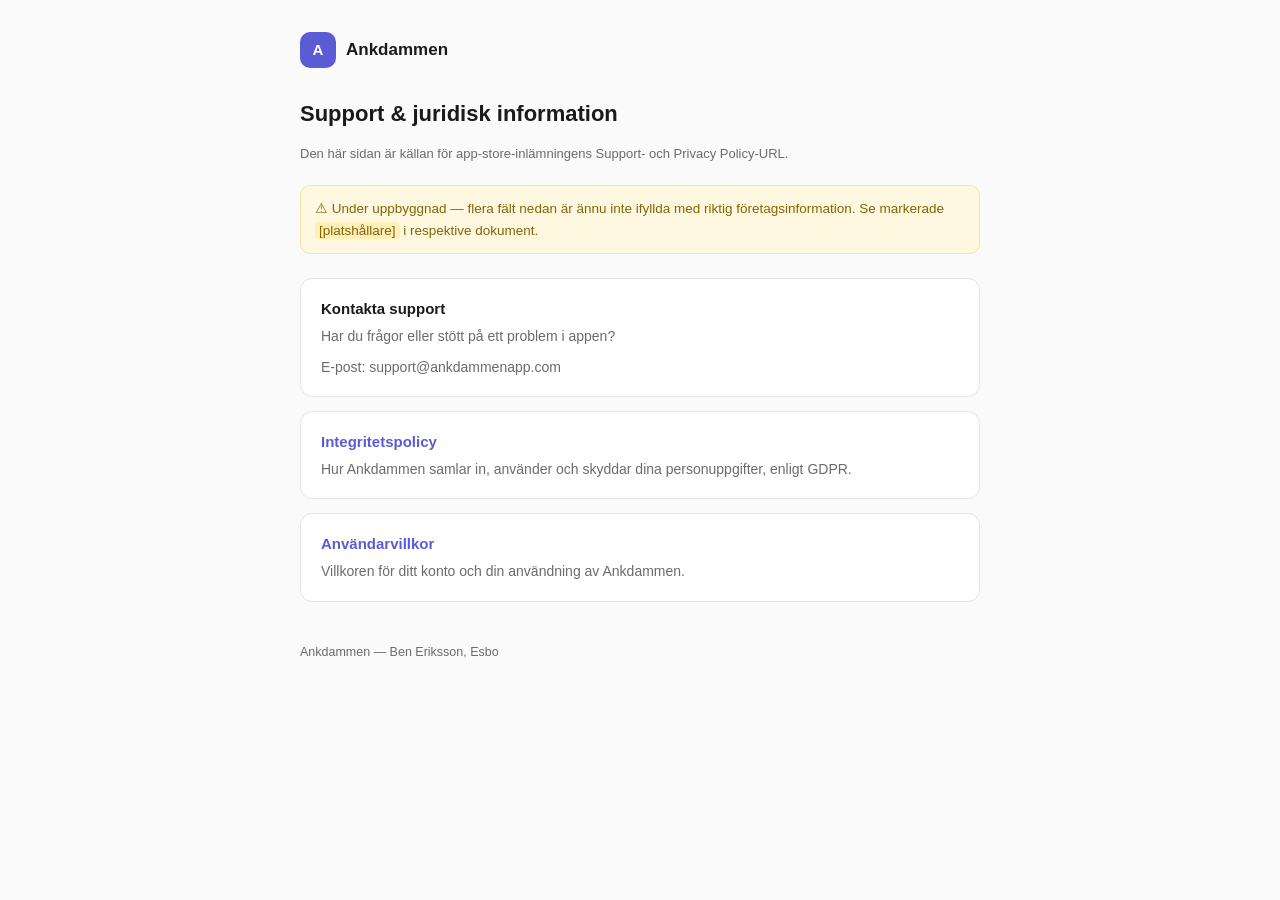
==== index.html @ a8b7eda9 "Show support email as plain text Co-Authored-By: Claude Opus 5.5 <noreply@anthropic.com>" ====
<!doctype html>
<html lang="sv">
<head>
  <meta charset="utf-8" />
  <meta name="viewport" content="width=device-width, initial-scale=1, viewport-fit=cover" />
  <title>Ankdammen — Support &amp; juridisk information</title>
  <link rel="stylesheet" href="style.css" />
</head>
<body>
  <div class="wrap">
    <header class="site">
      <div class="logo">A</div>
      <div class="name">Ankdammen</div>
    </header>

    <h1>Support &amp; juridisk information</h1>
    <p class="meta">Den här sidan är källan för app-store-inlämningens Support- och Privacy Policy-URL.</p>

    <div class="notice">
      ⚠ Under uppbyggnad — flera fält nedan är ännu inte ifyllda med riktig företagsinformation. Se markerade
      <span class="placeholder">[platshållare]</span> i respektive dokument.
    </div>

    <div class="card">
      <h3>Kontakta support</h3>
      <p>Har du frågor eller stött på ett problem i appen?</p>
      <p style="margin-top:8px;">E-post: support@ankdammenapp.com</p>
    </div>

    <div class="card">
      <h3><a href="privacy.html">Integritetspolicy</a></h3>
      <p>Hur Ankdammen samlar in, använder och skyddar dina personuppgifter, enligt GDPR.</p>
    </div>

    <div class="card">
      <h3><a href="terms.html">Användarvillkor</a></h3>
      <p>Villkoren för ditt konto och din användning av Ankdammen.</p>
    </div>

    <footer>
      Ankdammen — Ben Eriksson, Esbo
    </footer>
  </div>
</body>
</html>
---- style.css ----
:root {
  color-scheme: light dark;
  --bg: #FAFAFA;
  --fg: #1A1A1A;
  --muted: #6B6B6B;
  --accent: #5B5BD6;
  --card: #FFFFFF;
  --border: #E5E5E5;
  --warn-bg: #FFF8E1;
  --warn-border: #F5E3A8;
  --warn-fg: #856404;
}

@media (prefers-color-scheme: dark) {
  :root {
    --bg: #121214;
    --fg: #EDEDED;
    --muted: #A0A0A0;
    --accent: #8B8BF0;
    --card: #1C1C1F;
    --border: #2E2E32;
    --warn-bg: #3A2E0E;
    --warn-border: #6B5419;
    --warn-fg: #E6C568;
  }
}

* { box-sizing: border-box; }

body {
  margin: 0;
  padding: 32px 20px 64px;
  background: var(--bg);
  color: var(--fg);
  font-family: -apple-system, BlinkMacSystemFont, "Segoe UI", Roboto, Helvetica, Arial, sans-serif;
  line-height: 1.6;
}

.wrap {
  max-width: 680px;
  margin: 0 auto;
}

header.site {
  display: flex;
  align-items: center;
  gap: 10px;
  margin-bottom: 28px;
}

header.site .logo {
  width: 36px;
  height: 36px;
  border-radius: 10px;
  background: var(--accent);
  display: flex;
  align-items: center;
  justify-content: center;
  color: white;
  font-weight: 700;
  font-size: 15px;
  flex-shrink: 0;
}

header.site .name {
  font-weight: 700;
  font-size: 17px;
}

nav.crumbs {
  font-size: 13px;
  color: var(--muted);
  margin-bottom: 20px;
}

nav.crumbs a {
  color: var(--accent);
  text-decoration: none;
}

h1 {
  font-size: 22px;
  margin: 0 0 4px;
}

.meta {
  color: var(--muted);
  font-size: 13px;
  margin-bottom: 20px;
}

.notice {
  background: var(--warn-bg);
  border: 1px solid var(--warn-border);
  color: var(--warn-fg);
  border-radius: 10px;
  padding: 12px 14px;
  font-size: 13.5px;
  margin-bottom: 24px;
}

.intro {
  margin-bottom: 28px;
}

section.doc {
  margin-bottom: 22px;
}

section.doc h2 {
  font-size: 15px;
  margin: 0 0 6px;
}

section.doc p {
  margin: 0;
  color: var(--fg);
  font-size: 14.5px;
}

.card {
  background: var(--card);
  border: 1px solid var(--border);
  border-radius: 12px;
  padding: 18px 20px;
  margin-bottom: 14px;
}

.card h3 {
  margin: 0 0 4px;
  font-size: 15px;
}

.card p {
  margin: 0;
  font-size: 14px;
  color: var(--muted);
}

.card a {
  color: var(--accent);
  font-weight: 600;
  text-decoration: none;
}

footer {
  margin-top: 40px;
  font-size: 12.5px;
  color: var(--muted);
}

.placeholder {
  background: rgba(255, 200, 0, 0.18);
  padding: 1px 4px;
  border-radius: 4px;
}
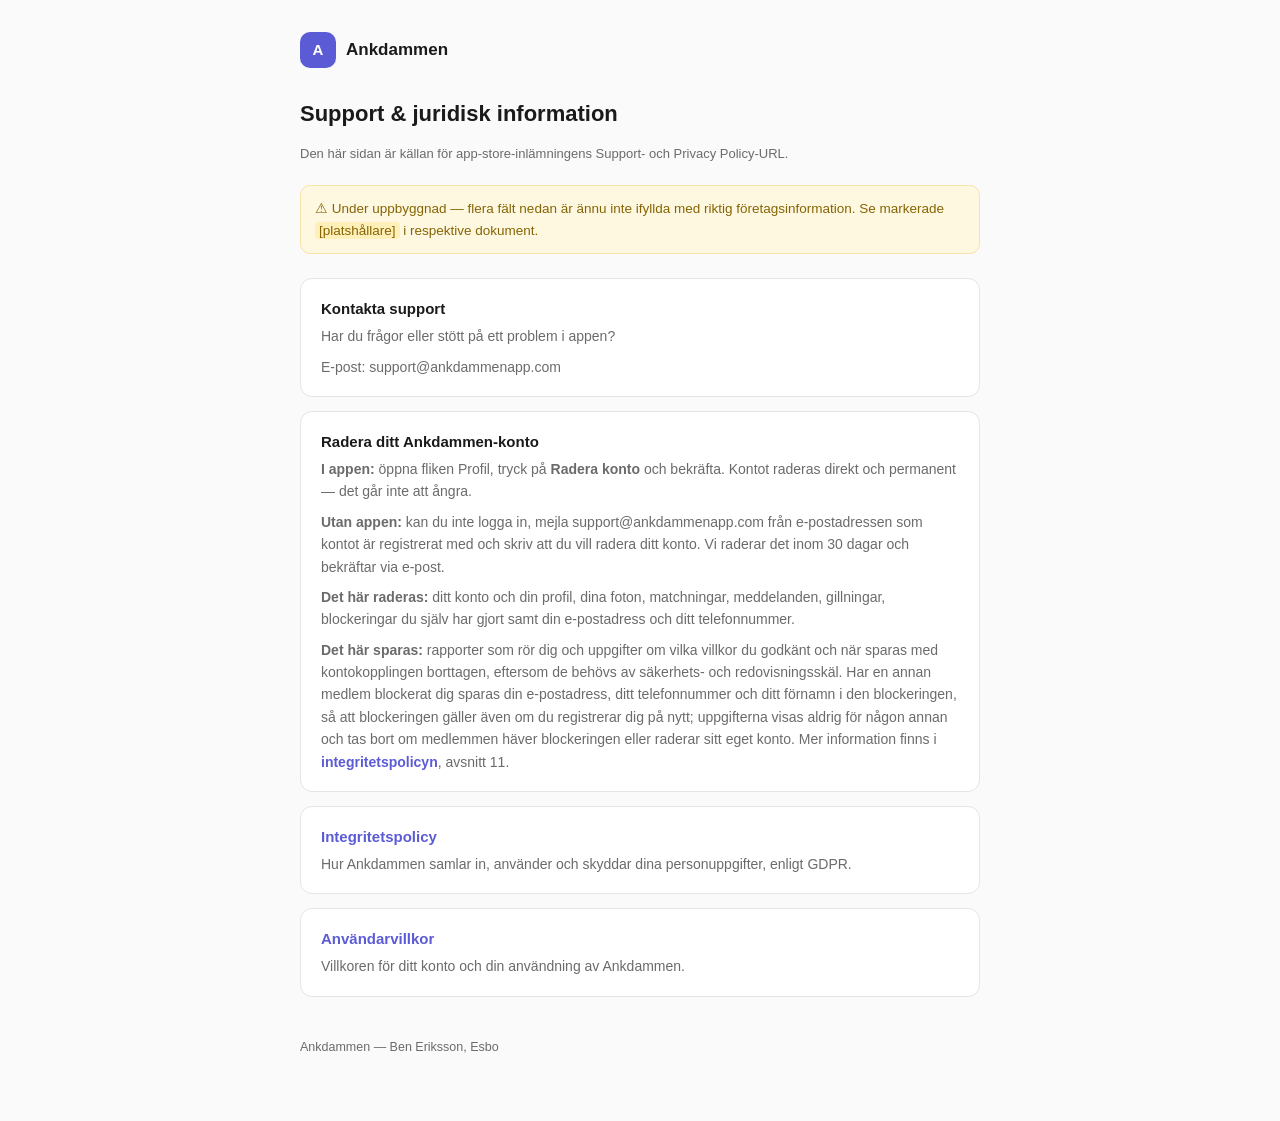
==== commit 12a39e28: "Add account deletion instructions to the support page Google Play's Data safety form requires a web " ====
--- a/index.html
+++ b/index.html
@@ -27,6 +27,23 @@
       <p style="margin-top:8px;">E-post: support@ankdammenapp.com</p>
     </div>
 
+    <div class="card" id="radera-konto">
+      <h3>Radera ditt Ankdammen-konto</h3>
+      <p><strong>I appen:</strong> öppna fliken Profil, tryck på <strong>Radera konto</strong> och bekräfta. Kontot raderas
+        direkt och permanent — det går inte att ångra.</p>
+      <p style="margin-top:8px;"><strong>Utan appen:</strong> kan du inte logga in, mejla support@ankdammenapp.com från
+        e-postadressen som kontot är registrerat med och skriv att du vill radera ditt konto. Vi raderar det inom 30 dagar och
+        bekräftar via e-post.</p>
+      <p style="margin-top:8px;"><strong>Det här raderas:</strong> ditt konto och din profil, dina foton, matchningar,
+        meddelanden, gillningar, blockeringar du själv har gjort samt din e-postadress och ditt telefonnummer.</p>
+      <p style="margin-top:8px;"><strong>Det här sparas:</strong> rapporter som rör dig och uppgifter om vilka villkor du
+        godkänt och när sparas med kontokopplingen borttagen, eftersom de behövs av säkerhets- och redovisningsskäl. Har en
+        annan medlem blockerat dig sparas din e-postadress, ditt telefonnummer och ditt förnamn i den blockeringen, så att
+        blockeringen gäller även om du registrerar dig på nytt; uppgifterna visas aldrig för någon annan och tas bort om
+        medlemmen häver blockeringen eller raderar sitt eget konto. Mer information finns i
+        <a href="privacy.html">integritetspolicyn</a>, avsnitt 11.</p>
+    </div>
+
     <div class="card">
       <h3><a href="privacy.html">Integritetspolicy</a></h3>
       <p>Hur Ankdammen samlar in, använder och skyddar dina personuppgifter, enligt GDPR.</p>
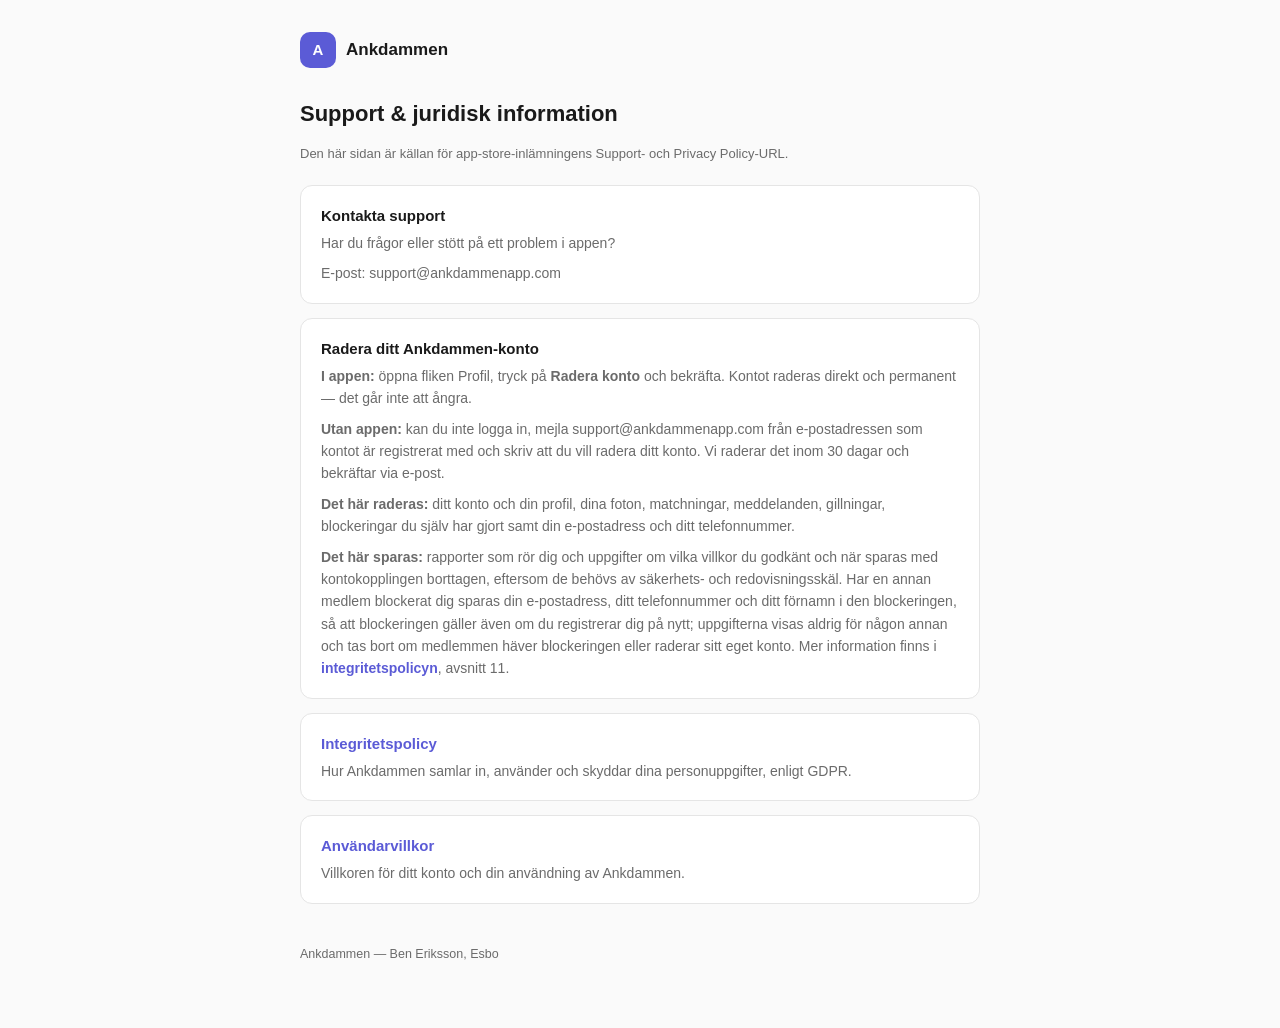
==== commit ef90a57d: "Remove the outdated "under construction" banner from the support page The placeholders it pointed to" ====
--- a/index.html
+++ b/index.html
@@ -15,11 +15,6 @@
 
     <h1>Support &amp; juridisk information</h1>
     <p class="meta">Den här sidan är källan för app-store-inlämningens Support- och Privacy Policy-URL.</p>
-
-    <div class="notice">
-      ⚠ Under uppbyggnad — flera fält nedan är ännu inte ifyllda med riktig företagsinformation. Se markerade
-      <span class="placeholder">[platshållare]</span> i respektive dokument.
-    </div>
 
     <div class="card">
       <h3>Kontakta support</h3>
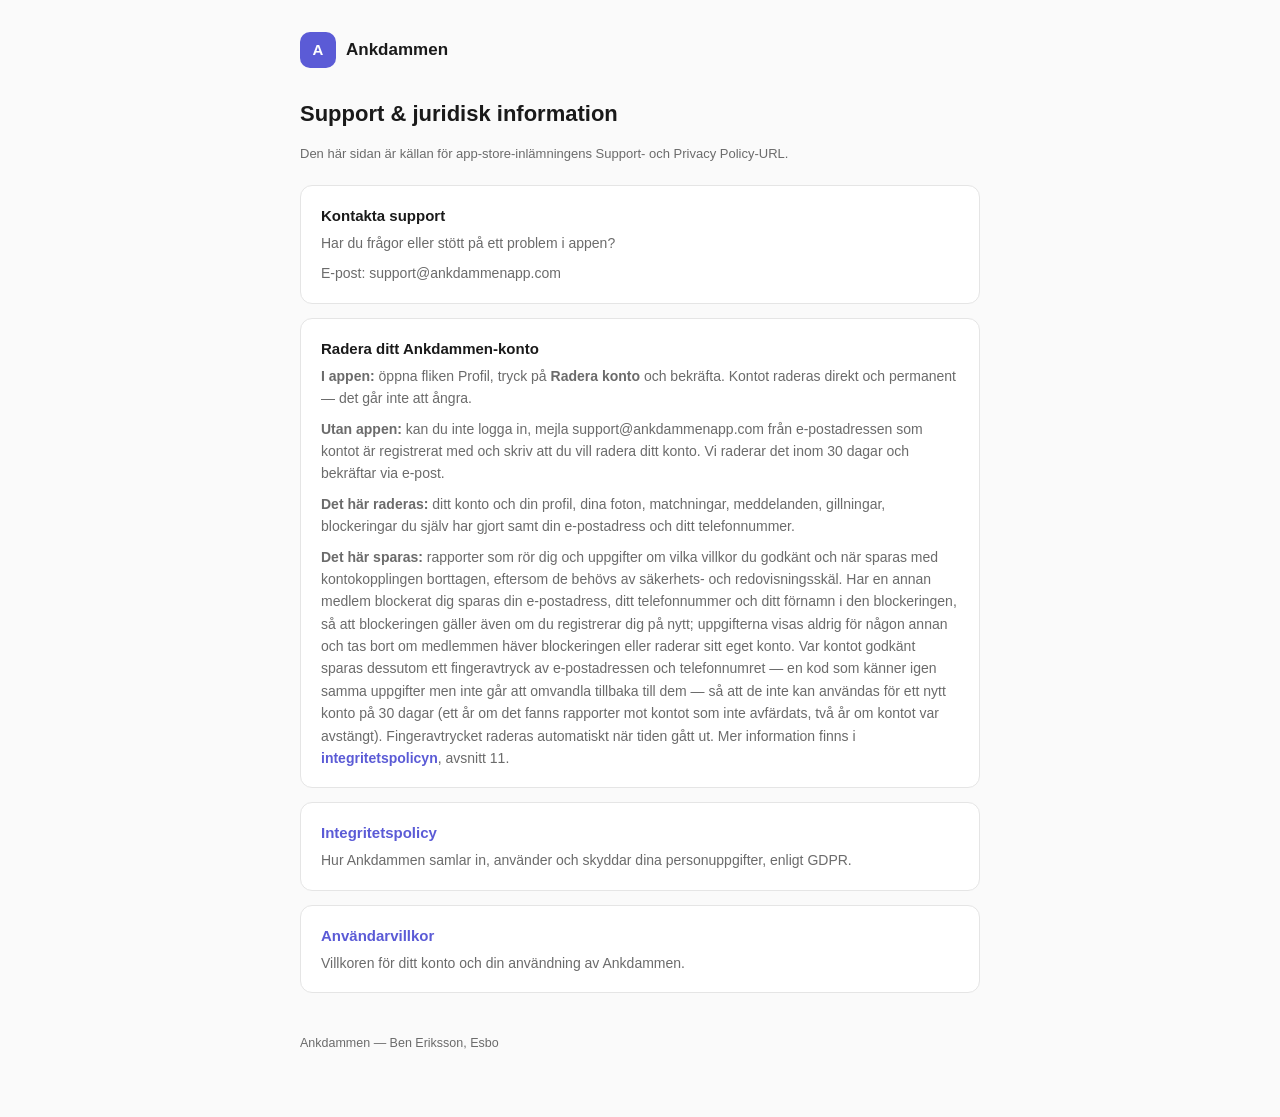
==== commit b418387f: "Delete-account instructions: mention the email/phone fingerprint kept after deletion Co-Authored-By:" ====
--- a/index.html
+++ b/index.html
@@ -35,7 +35,10 @@
         godkänt och när sparas med kontokopplingen borttagen, eftersom de behövs av säkerhets- och redovisningsskäl. Har en
         annan medlem blockerat dig sparas din e-postadress, ditt telefonnummer och ditt förnamn i den blockeringen, så att
         blockeringen gäller även om du registrerar dig på nytt; uppgifterna visas aldrig för någon annan och tas bort om
-        medlemmen häver blockeringen eller raderar sitt eget konto. Mer information finns i
+        medlemmen häver blockeringen eller raderar sitt eget konto. Var kontot godkänt sparas dessutom ett fingeravtryck av
+        e-postadressen och telefonnumret — en kod som känner igen samma uppgifter men inte går att omvandla tillbaka till
+        dem — så att de inte kan användas för ett nytt konto på 30 dagar (ett år om det fanns rapporter mot kontot som inte
+        avfärdats, två år om kontot var avstängt). Fingeravtrycket raderas automatiskt när tiden gått ut. Mer information finns i
         <a href="privacy.html">integritetspolicyn</a>, avsnitt 11.</p>
     </div>
 
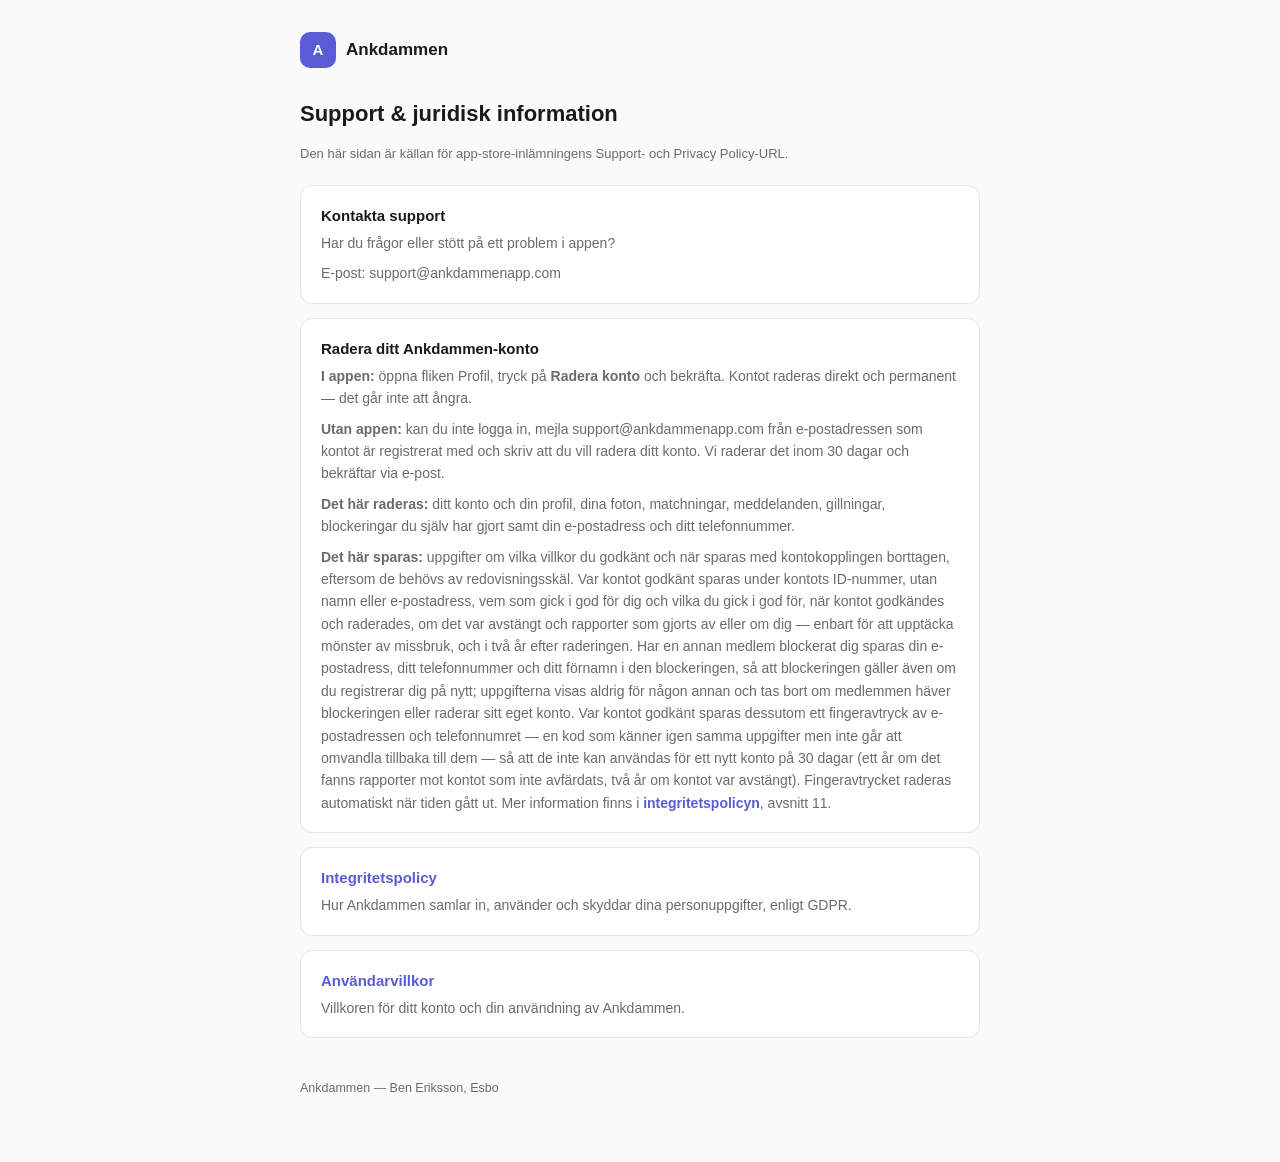
==== commit c932f9ef: "Privacy policy 1.18 and terms 1.5: member history after deletion, 5 approvals per 3 days Co-Authored" ====
--- a/index.html
+++ b/index.html
@@ -31,8 +31,11 @@
         bekräftar via e-post.</p>
       <p style="margin-top:8px;"><strong>Det här raderas:</strong> ditt konto och din profil, dina foton, matchningar,
         meddelanden, gillningar, blockeringar du själv har gjort samt din e-postadress och ditt telefonnummer.</p>
-      <p style="margin-top:8px;"><strong>Det här sparas:</strong> rapporter som rör dig och uppgifter om vilka villkor du
-        godkänt och när sparas med kontokopplingen borttagen, eftersom de behövs av säkerhets- och redovisningsskäl. Har en
+      <p style="margin-top:8px;"><strong>Det här sparas:</strong> uppgifter om vilka villkor du godkänt och när sparas med
+        kontokopplingen borttagen, eftersom de behövs av redovisningsskäl. Var kontot godkänt sparas under kontots
+        ID-nummer, utan namn eller e-postadress, vem som gick i god för dig och vilka du gick i god för, när kontot
+        godkändes och raderades, om det var avstängt och rapporter som gjorts av eller om dig — enbart för att upptäcka
+        mönster av missbruk, och i två år efter raderingen. Har en
         annan medlem blockerat dig sparas din e-postadress, ditt telefonnummer och ditt förnamn i den blockeringen, så att
         blockeringen gäller även om du registrerar dig på nytt; uppgifterna visas aldrig för någon annan och tas bort om
         medlemmen häver blockeringen eller raderar sitt eget konto. Var kontot godkänt sparas dessutom ett fingeravtryck av
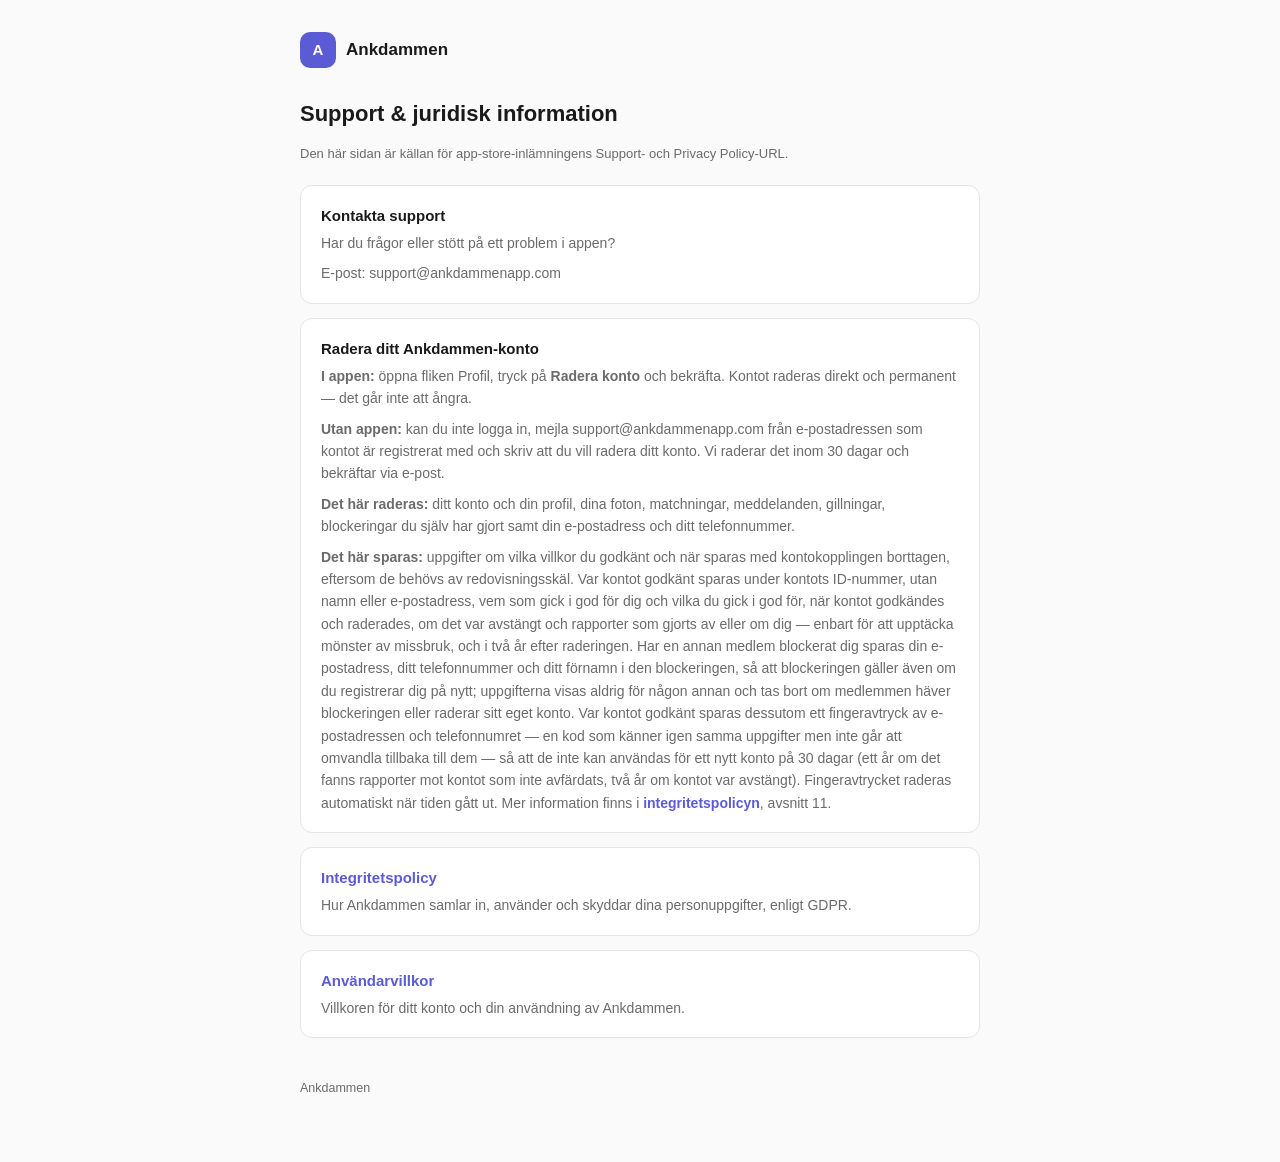
==== commit 602410e1: "Privacy policy 1.18.2; footers say only "Ankdammen" Removes the city from the controller line and th" ====
--- a/index.html
+++ b/index.html
@@ -56,7 +56,7 @@
     </div>
 
     <footer>
-      Ankdammen — Ben Eriksson, Esbo
+      Ankdammen
     </footer>
   </div>
 </body>
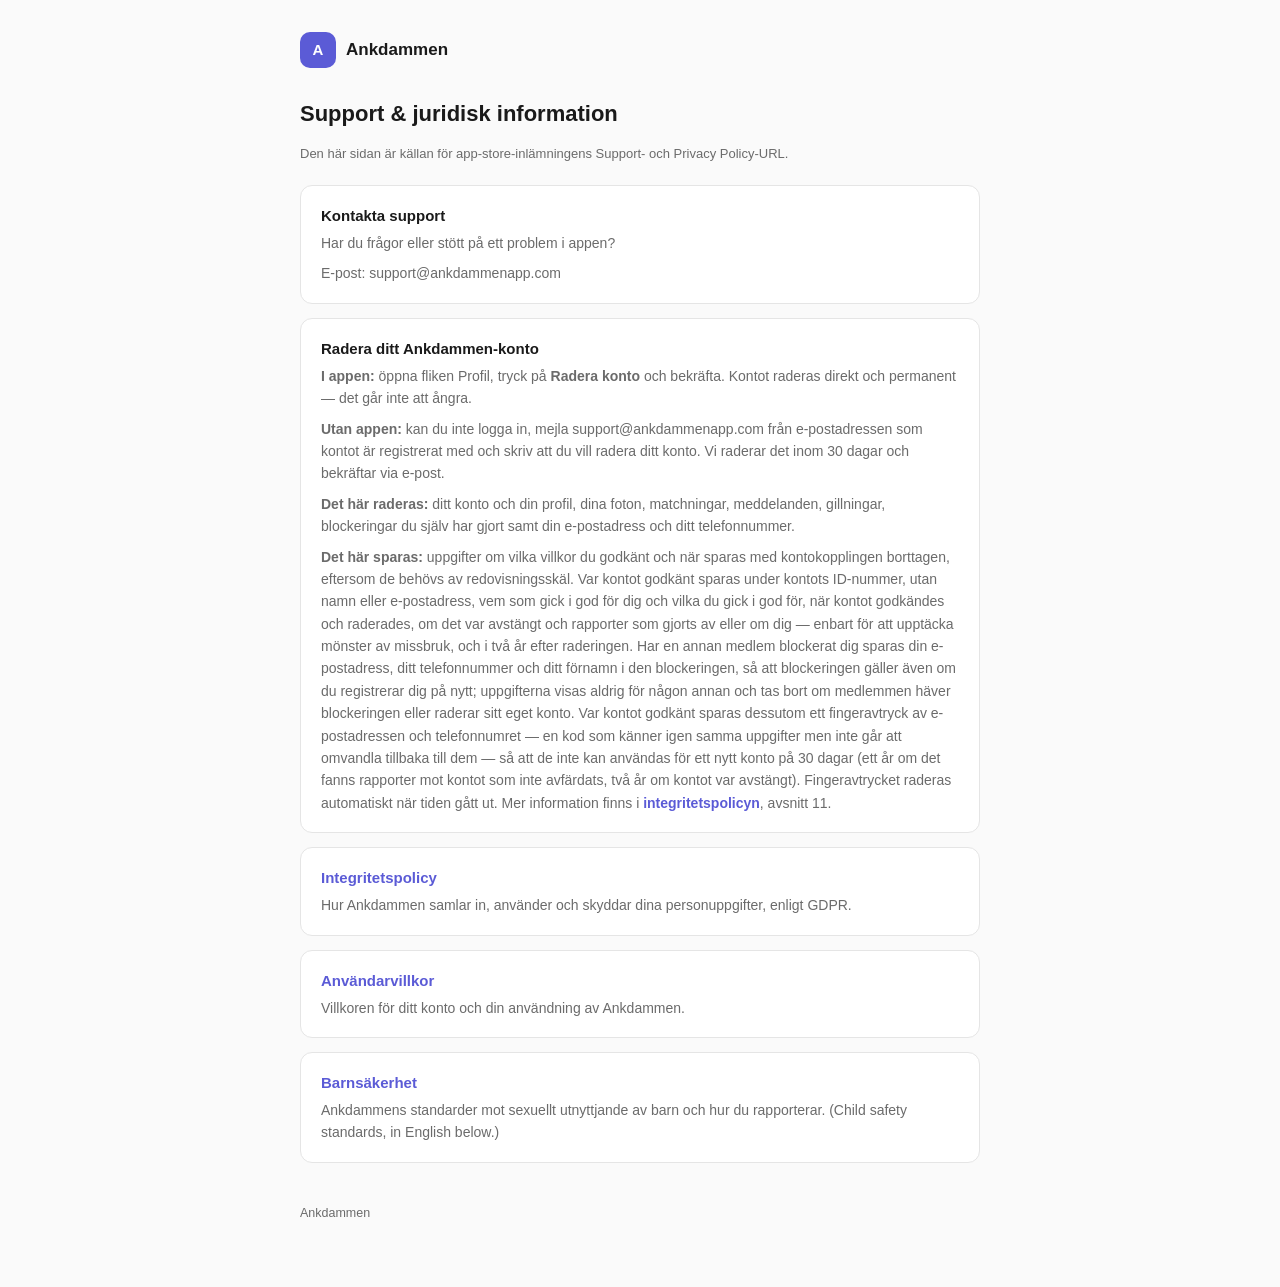
==== commit 009039f3: "Add child safety standards page Ankdammen's standards against child sexual abuse and exploitation, i" ====
--- a/index.html
+++ b/index.html
@@ -55,6 +55,11 @@
       <p>Villkoren för ditt konto och din användning av Ankdammen.</p>
     </div>
 
+    <div class="card">
+      <h3><a href="child-safety.html">Barnsäkerhet</a></h3>
+      <p>Ankdammens standarder mot sexuellt utnyttjande av barn och hur du rapporterar. (Child safety standards, in English below.)</p>
+    </div>
+
     <footer>
       Ankdammen
     </footer>
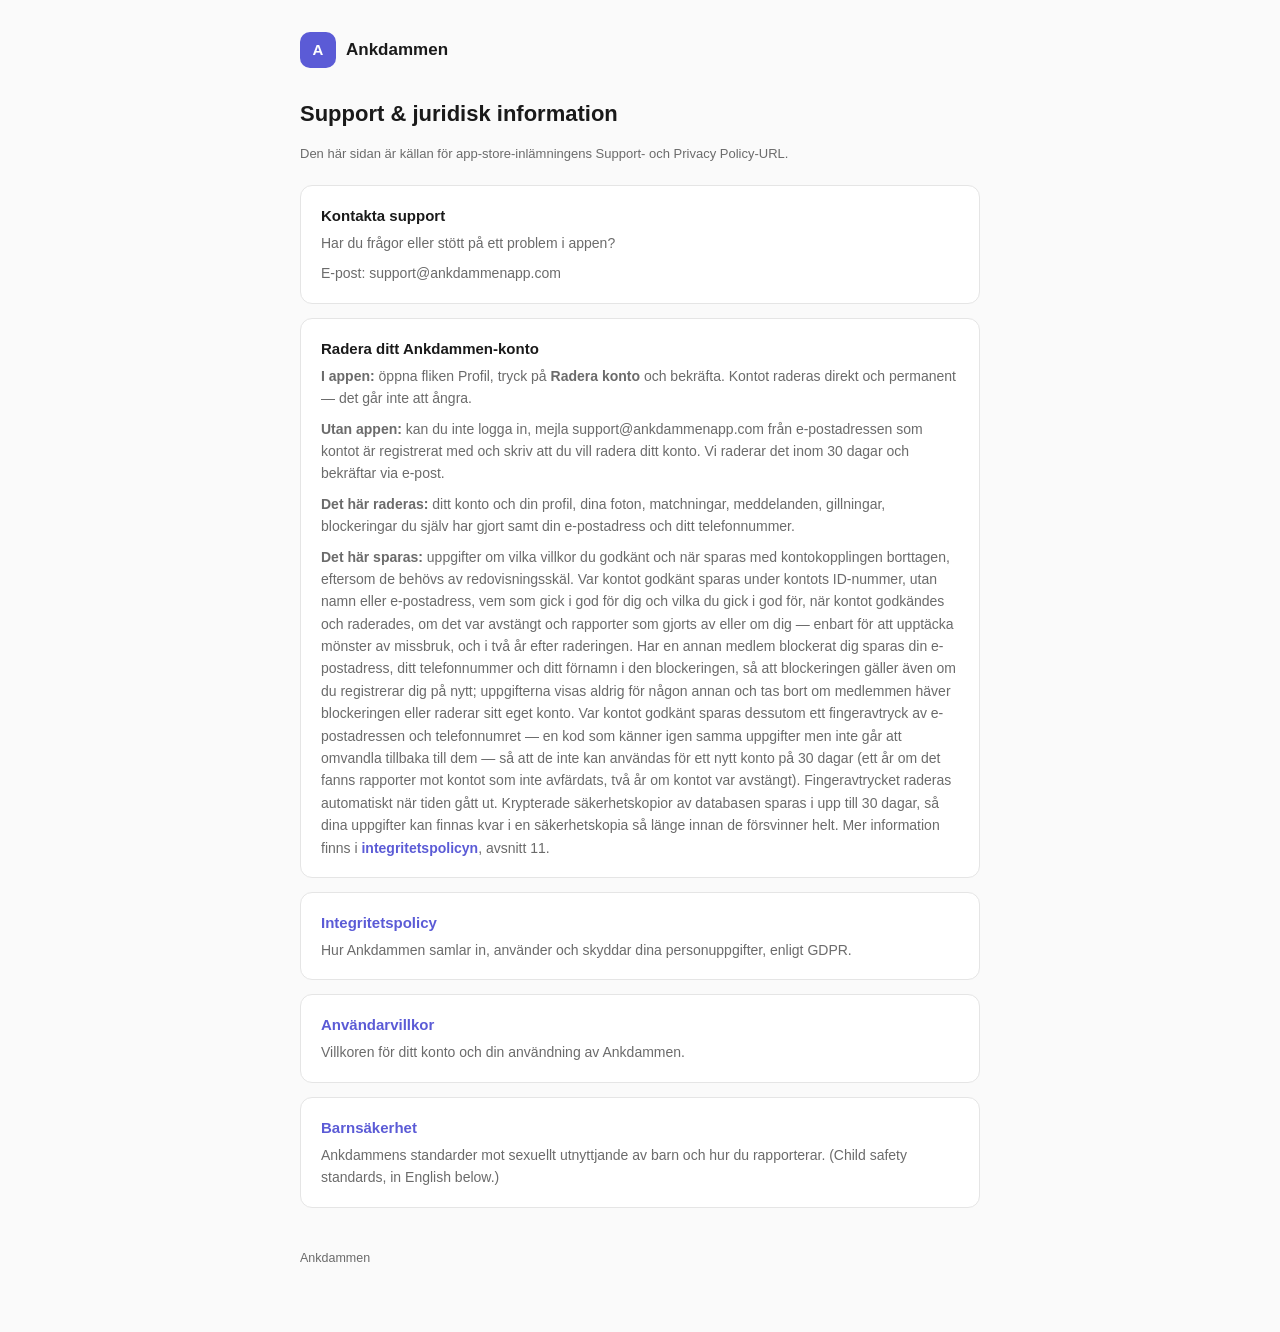
==== commit fa9a2e02: "Support page: backups kept 30 days after account deletion The account-deletion section (Google Play'" ====
--- a/index.html
+++ b/index.html
@@ -41,7 +41,9 @@
         medlemmen häver blockeringen eller raderar sitt eget konto. Var kontot godkänt sparas dessutom ett fingeravtryck av
         e-postadressen och telefonnumret — en kod som känner igen samma uppgifter men inte går att omvandla tillbaka till
         dem — så att de inte kan användas för ett nytt konto på 30 dagar (ett år om det fanns rapporter mot kontot som inte
-        avfärdats, två år om kontot var avstängt). Fingeravtrycket raderas automatiskt när tiden gått ut. Mer information finns i
+        avfärdats, två år om kontot var avstängt). Fingeravtrycket raderas automatiskt när tiden gått ut. Krypterade
+        säkerhetskopior av databasen sparas i upp till 30 dagar, så dina uppgifter kan finnas kvar i en säkerhetskopia så
+        länge innan de försvinner helt. Mer information finns i
         <a href="privacy.html">integritetspolicyn</a>, avsnitt 11.</p>
     </div>
 
